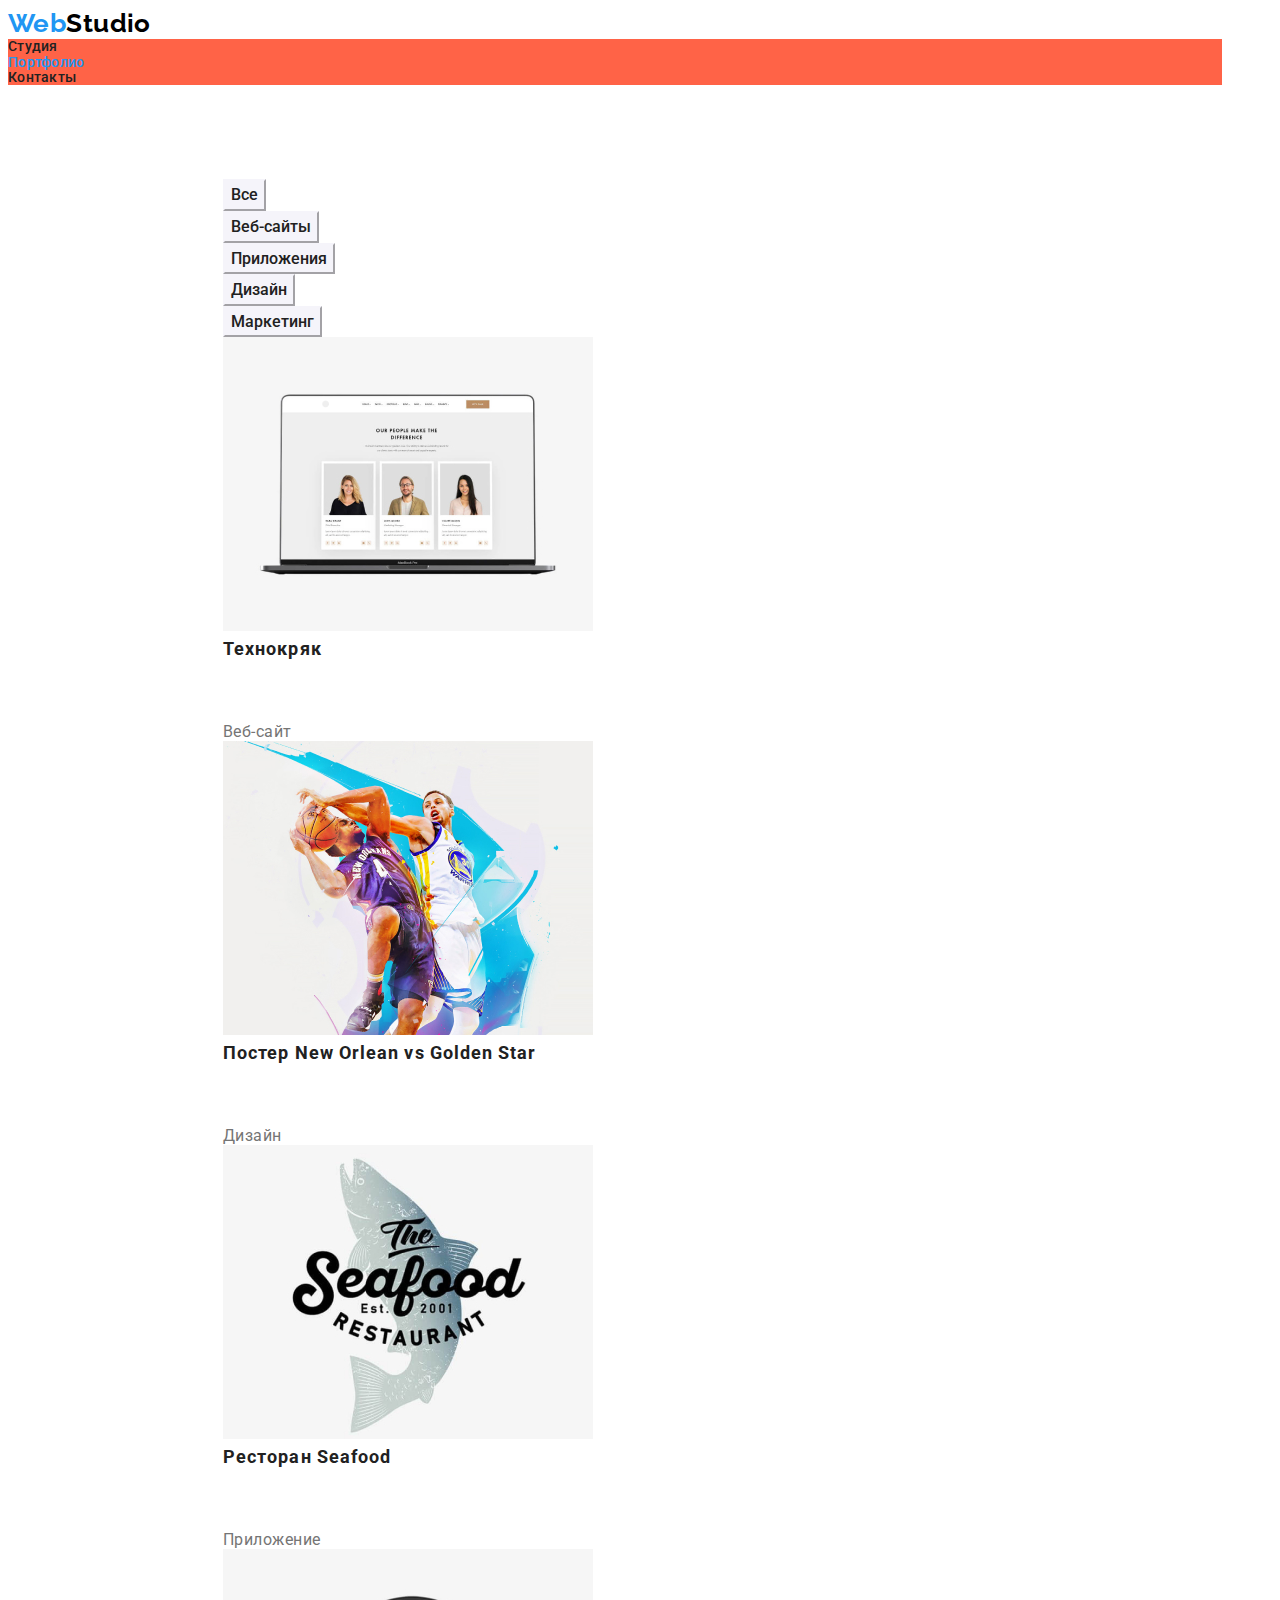
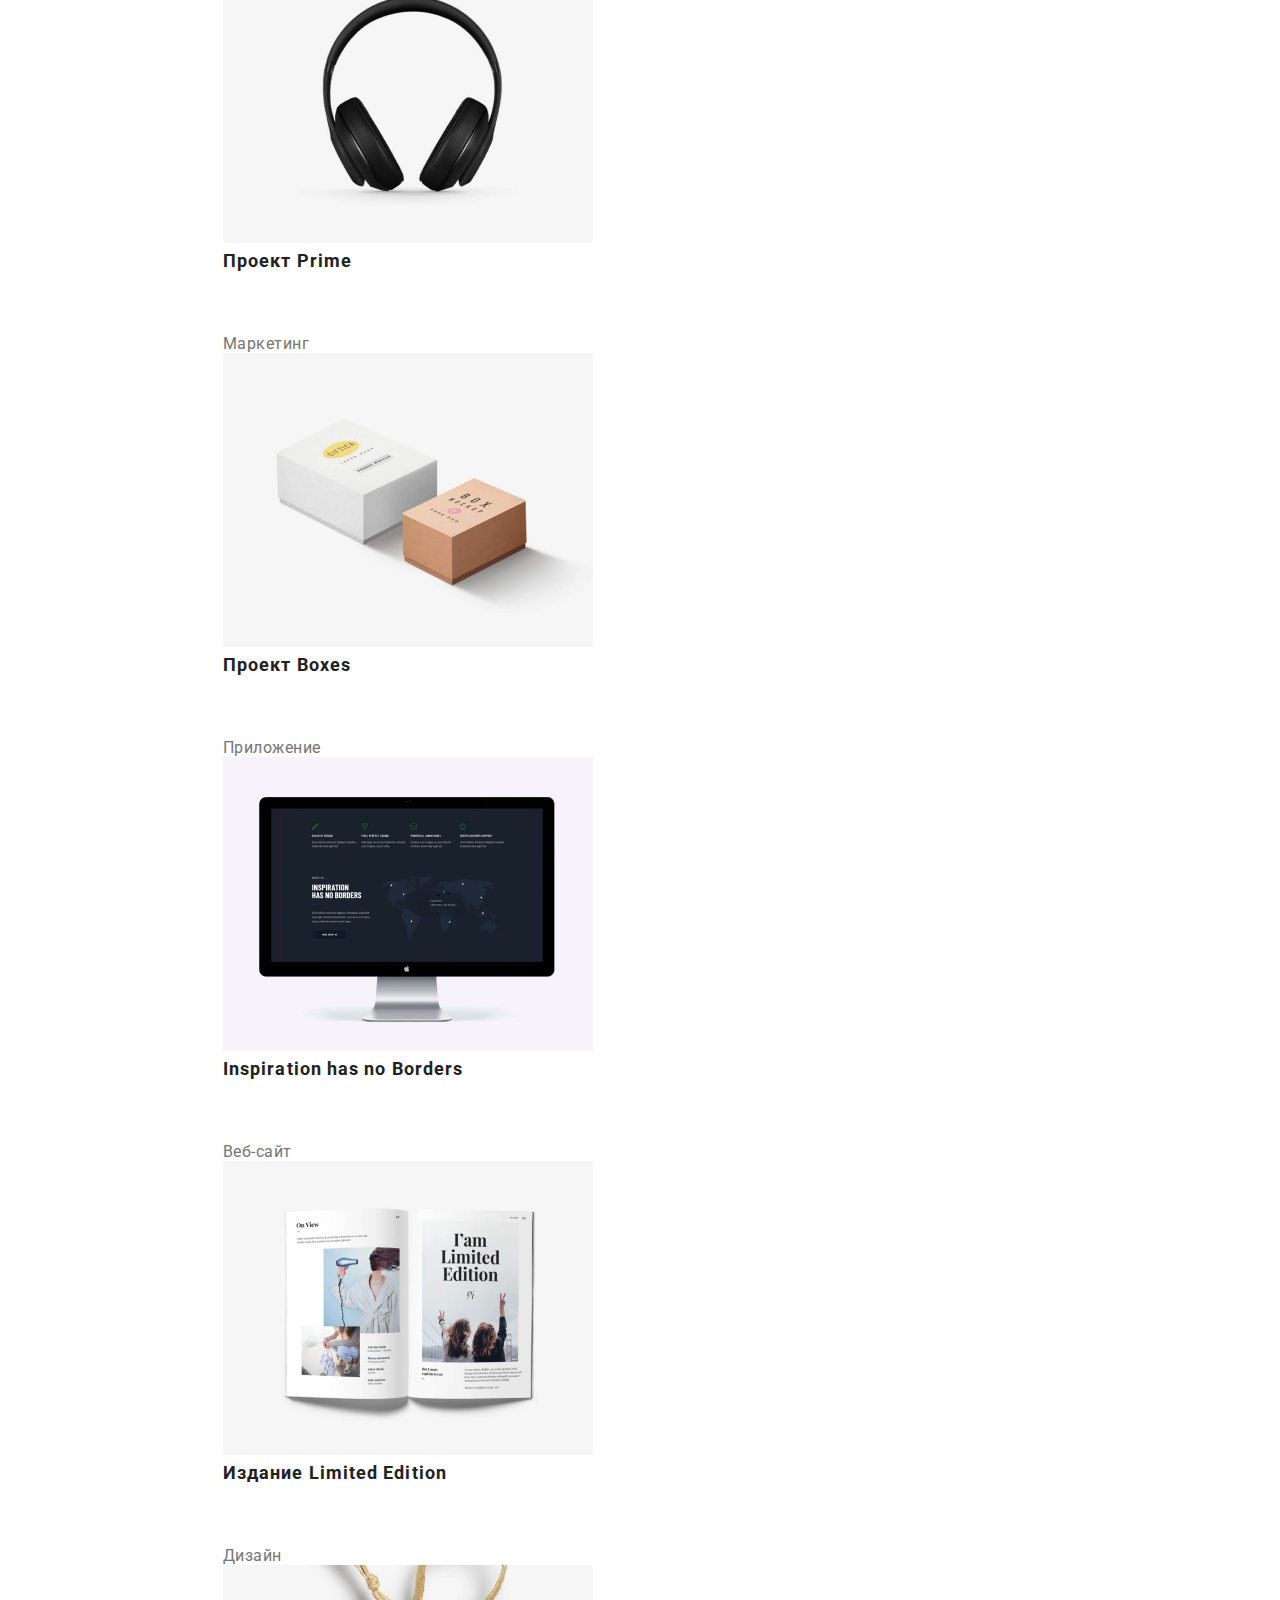
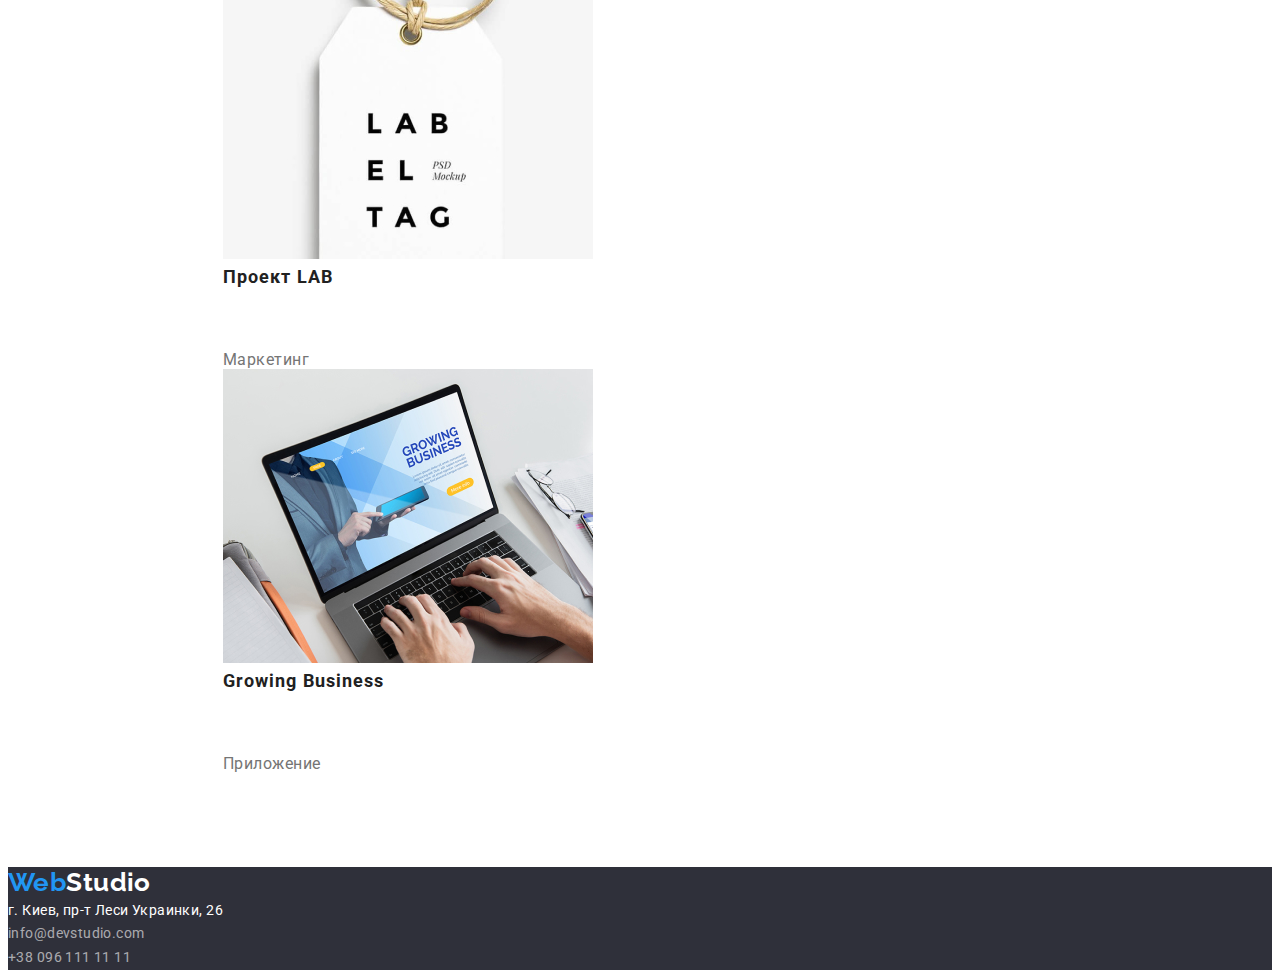
==== portfolio.html @ 5ddaaf0d "commit" ====
<!DOCTYPE html>
<html lang="ru">
<head>
    <meta charset="UTF-8">
    <meta http-equiv="X-UA-Compatible" content="IE=edge">
    <meta name="viewport" content="width=device-width, initial-scale=1.0">
    <title>Портфолио</title>
    <link href="https://fonts.googleapis.com/css2?family=Raleway:wght@700&family=Roboto:wght@400;500;700;900&display=swap"
        rel="stylesheet">
        <link rel="stylesheet" href="./css/style.css">
</head>
<body>
    <header>
        <nav>
            <a href="./index.html" class="logo link"><span class="logo-web">Web</span>Studio</a>
            <ul class="nav list" id="navigation">
                <li class="nav-item"><a href="./index.html" class="link">Студия</a></li>
                <li class="nav-item"><a href="./portfolio.html" class="link current">Портфолио</a></li>
                <li class="nav-item"><a href="" class="link">Контакты</a></li>
            </ul>
        </nav>

    </header>
    <main>
        <section class="section">
            <ul class="button-list list">
                <li><button class="button" type="button">Все</button></li>
                <li><button class="button" type="button">Веб-сайты</button></li>
                <li><button class="button" type="button">Приложения</button></li>
                <li><button class="button" type="button">Дизайн</button></li>
                <li><button class="button" type="button">Маркетинг</button></li>
            </ul>
  
        
            <ul class="projects list">
                <h1 style="display: none;">Наши проекты</h1>
                <li class="projects-item"> <a class="link" href=""><img src="./images/img_portfolio/img_portfolio1.jpg" alt="labtop" class="image">
                    <div class="portfolio-info">
                    <h2 class="image-title">Технокряк</h2>
                    <p class="image-paragraph">Веб-сайт</p>
                    </div>
                  </a>
                    
                </li>
                <li class="projects-item">
                    <a class="link" href="">
                        <img src="./images/img_portfolio/img_portfolio2.jpg" alt="sportsmen" class="image">
                         <div class="portfolio-info">
                <h2 class="image-title">Постер New Orlean vs Golden Star</h2>
                    <p class="image-paragraph">Дизайн</p>
                    </div>
                </a>
            </li>
                <li class="projects-item">
                    <a class="link" href=""><img src="./images/img_portfolio/img_portfolio3.jpg" alt="shark" class="image">
                <div class="portfolio-info">
                    <h2 class="image-title">Ресторан Seafood</h2>
                    <p class="image-paragraph">Приложение</p>
                    </div>
                </a>
            </li>
                <li class="projects-item">
                    <a class="link" href=""><img src="./images/img_portfolio/img_portfolio4.jpg" alt="headphones" class="image">
                <div class="portfolio-info">

                <h2 class="image-title">Проект Prime</h2>
                    <p class="image-paragraph">Маркетинг</p>
                    </div>
                </a>
            </li>
                <li class="projects-item">
                    <a class="link" href="">
                        <img src="./images/img_portfolio/img_portfolio5.jpg" alt="boxes" class="image">
                <div class="portfolio-info">
                    <h2 class="image-title">Проект Boxes</h2>
                    <p class="image-paragraph">Приложение</p>
                    </div>
                </a>
            </li>
                <li class="projects-item">
                    <a class="link" href="">
                        <img src="./images/img_portfolio/img_portfolio6.jpg" alt=screen" class="image">
                
                    <div class="portfolio-info">
                         <h2 class="image-title">Inspiration has no Borders</h2>
                    <p class="image-paragraph">Веб-сайт</p>
                    </div>
                </a>
            </li>
                <li class="projects-item">
                    <a class="link" href=""><img src="./images/img_portfolio/img_portfolio7.jpg" alt="magazine" class="image">
                <div class="portfolio-info">

                <h2 class="image-title">Издание Limited Edition</h2>
                    <p class="image-paragraph">Дизайн</p>
                </div>
            </a>
            </li>
                <li class="projects-item">
                    <a class="link" href="">
                        <img src="./images/img_portfolio/img_portfolio8.jpg" alt="label" class="image">
                <div class="portfolio-info"><h2 class="image-title">Проект LAB</h2>
                    <p class="image-paragraph">Маркетинг</p>
                </div>
            </a></li>
                <li class="projects-item">
                    <a class="link" href="">
                        <img src="./images/img_portfolio/img_portfolio9.jpg" alt="labtop with hands" class="image">
                <div class="portfolio-info"><h2 class="image-title">Growing Business</h2>
                    <p class="image-paragraph">Приложение</p>
                    </div>
                </a></li>
            </ul>

        </section>
    </main>
    <footer class="footer">
        <a href="./index.html" class="logo link "><span class="logo-web">Web</span><span
                class="logo-footer">Studio</span></a>
        <address>
            <ul class="adress list">
                <li><a class="adress-map link " href="">г. Киев, пр-т Леси Украинки, 26</a></li>
                <li><a class="adress-contact link " href="mail:info@devstudio.com">info@devstudio.com</a></li>
                <li><a class="adress-contact link " href="tel:+380961111111">+38 096 111 11 11</a></li>
            </ul>
        </address>
    
    
    
    </footer>

    
</body>
</html>
---- css/style.css ----
:root {
  --primary-text-color: #757575;
  --title-text-color: #212121;
  --accent-color: #2196f3;
  --contacts-text-color: rgba(255, 255, 255, 0.6);
  --main-background-color: #ffffff;
  --hero-footer-background-color: #2f303a;
  --staff-background-color: #f5f4fa;
  --logo-web-color: #000000;
}

body {
  color: var(--primary-text-color);
  background-color: var(--main-background-color);
  font-family: "Roboto", sans-serif;
  letter-spacing: 0.03em;
  font-size: 14px;
}
h1,
h2,
h3,
h4,
h5 {
  margin: 0;
}
ul,
ol {
  padding-left: 0;
  margin: 0;
}

img {
  display: block;
  max-width: 100%;
  height: auto;
}

.list {
  list-style: none;
}
.link {
  text-decoration: none;
}
/* CONTAINER */
.container {
  width: 1200px;
  padding-left: 15px;
  padding-right: 15px;
  margin: 0 auto;
}
/* HEADER */
.page-header {
  background-color: var(--main-background-color);
}

/* site nav */

.page-header .container {
  display: flex;
}
.nav .nav-item {
  display: flex;
  background-color: tomato;
  margin-right: 50px;
}
.contacts li {
  display: flex;
}

.logo {
  color: var(--logo-web-color);
  font-family: "Raleway";

  font-weight: 700;
  font-size: 26px;
  line-height: 1.2;
}
.logo-web {
  color: var(--accent-color);
}

.navigation {
  display: inline-block;
  padding-top: 32px;
  padding-bottom: 32px;
  padding-left: 15px;
  padding-right: 15px;
}
.contacts li {
  display: flex;
}
.nav .link,
.section-title {
  color: var(--title-text-color);
}
.nav .link {
  font-family: "Roboto", sans-serif;

  font-weight: 500;
  font-size: 14px;
  line-height: 1.1;
  letter-spacing: 0.02em;
}
.nav .link:hover,
.nav .link:focus,
.nav .link.current {
  color: var(--accent-color);
}
.contacts .link {
  color: var(--primary-text-color);
  font-family: "Roboto", sans-serif;

  font-weight: 500;
  font-size: 14px;
  line-height: 1.1;
  letter-spacing: 0.02em;
}
.contacts .link:hover {
  color: var(--accent-color);
}

/* hero */

.hero {
  background-color: var(--hero-footer-background-color);
}

.hero-title {
  color: var(--main-background-color);
  margin-bottom: 30px;
  font-size: 44px;
  line-height: 1.4;

  width: 696px;
  height: 120px;
  left: 452px;
  top: 280px;
}
.section {
  display: inline-block;
  padding-top: 94px;
  padding-left: 215px;
  padding-bottom: 94px;
  padding-right: 215px;
}
.cont-hero {
  text-align: center;
}
.hero .button {
  display: inline-block;
  cursor: pointer;
  border: 1px solid transparent;
  border-radius: 4px;
  padding: 10px 32px;
  min-width: 200px;
  margin-bottom: 200px;

  color: var(--main-background-color);

  background-color: var(--accent-color);
  border-color: var(--accent-color);

  font-weight: 700;
  font-size: 16px;
  line-height: 1.9;
  text-decoration: none;
  letter-spacing: 0.06em;
  text-align: center;

  border-color: var(--accent-color);

  box-shadow: 0px 4px 4px rgba(0, 0, 0, 0.15);
}

/* Section 2 - our features*/
.features {
  background-color: var(--main-background-color);
}
.features-list {
  margin-bottom: 94px;
}
.feature {
  width: 270px;
  margin-right: 30px;
}
.features-list .section-title {
  display: none;
}

.features-list .feature-title {
  color: var(--title-text-color);

  font-size: 14px;
  line-height: 1.1;
  letter-spacing: 0.03em;
  text-transform: uppercase;
}
.features-list .feature-paragraph {
  font-size: 14px;
  line-height: 1.7;
  letter-spacing: 0.03em;
}
.section .section-title {
  font-size: 36px;
  line-height: 1.2;
  text-align: center;
  letter-spacing: 0.03em;
}
h2 {
  margin-bottom: 50px;
}
/* ЧЕМ МЫ ЗАНИМАЕМСЯ */
.work {
  margin-bottom: 94px;
}
.work-image {
  width: 370px;
  height: 294px;
  left: 215px;
  top: 1061px;
}

/* Section 3 our staff */
.our-team {
  background-color: var(--staff-background-color);
}
.members {
  margin-bottom: 94px;
}
.members .member-name {
  color: var(--title-text-color);

  font-size: 16px;
  line-height: 1.2;
  letter-spacing: 0.03em;
}

.members .member-job {
  font-size: 16px;
  line-height: 1.2;
  letter-spacing: 0.03em;
}
/* portfolio */
/* main */
/* buttons */
.button {
  cursor: pointer;
  color: var(--title-text-color);
  border-color: var(--staff-background-color);

  background-color: var(--staff-background-color);
  font-family: "Roboto";

  font-weight: 500;
  font-size: 16px;
  line-height: 1.6;
}
.button:focus,
.button:hover {
  color: var(--main-background-color);
  background-color: var(--accent-color);
  border-color: var(--accent-color);
}
/* images */
.image {
  width: 370px;
  height: 294px;
  left: 215px;
  top: 262px;
}
.link .image-title {
  color: var(--title-text-color);
  font-weight: 700;
  font-size: 18px;
  line-height: 2;

  letter-spacing: 0.06em;
}
.link .image-paragraph {
  color: var(--primary-text-color);

  font-size: 16px;
  line-height: 1.9;

  letter-spacing: 0.03em;
}
.projects-item {
  width: 370px;
  height: 404px;
  left: 215px;
  top: 262px;
}
/* footer */
.footer {
  background-color: var(--hero-footer-background-color);
}
.logo-footer {
  color: var(--main-background-color);
}
.footer .adress-map {
  color: var(--main-background-color);
  font-family: "Roboto", sans-serif;
  font-style: normal;
  font-size: 14px;
  line-height: 1.7;
  letter-spacing: 0.03em;
}
.footer .adress-map:hover {
  color: var(--accent-color);
}

.footer .adress-contact {
  color: rgba(255, 255, 255, 0.6);
  font-family: "Roboto", sans-serif;
  font-style: normal;
  font-size: 14px;
  line-height: 1.7;
  letter-spacing: 0.03em;
}
.footer .adress-contact:hover {
  color: var(--accent-color);
}
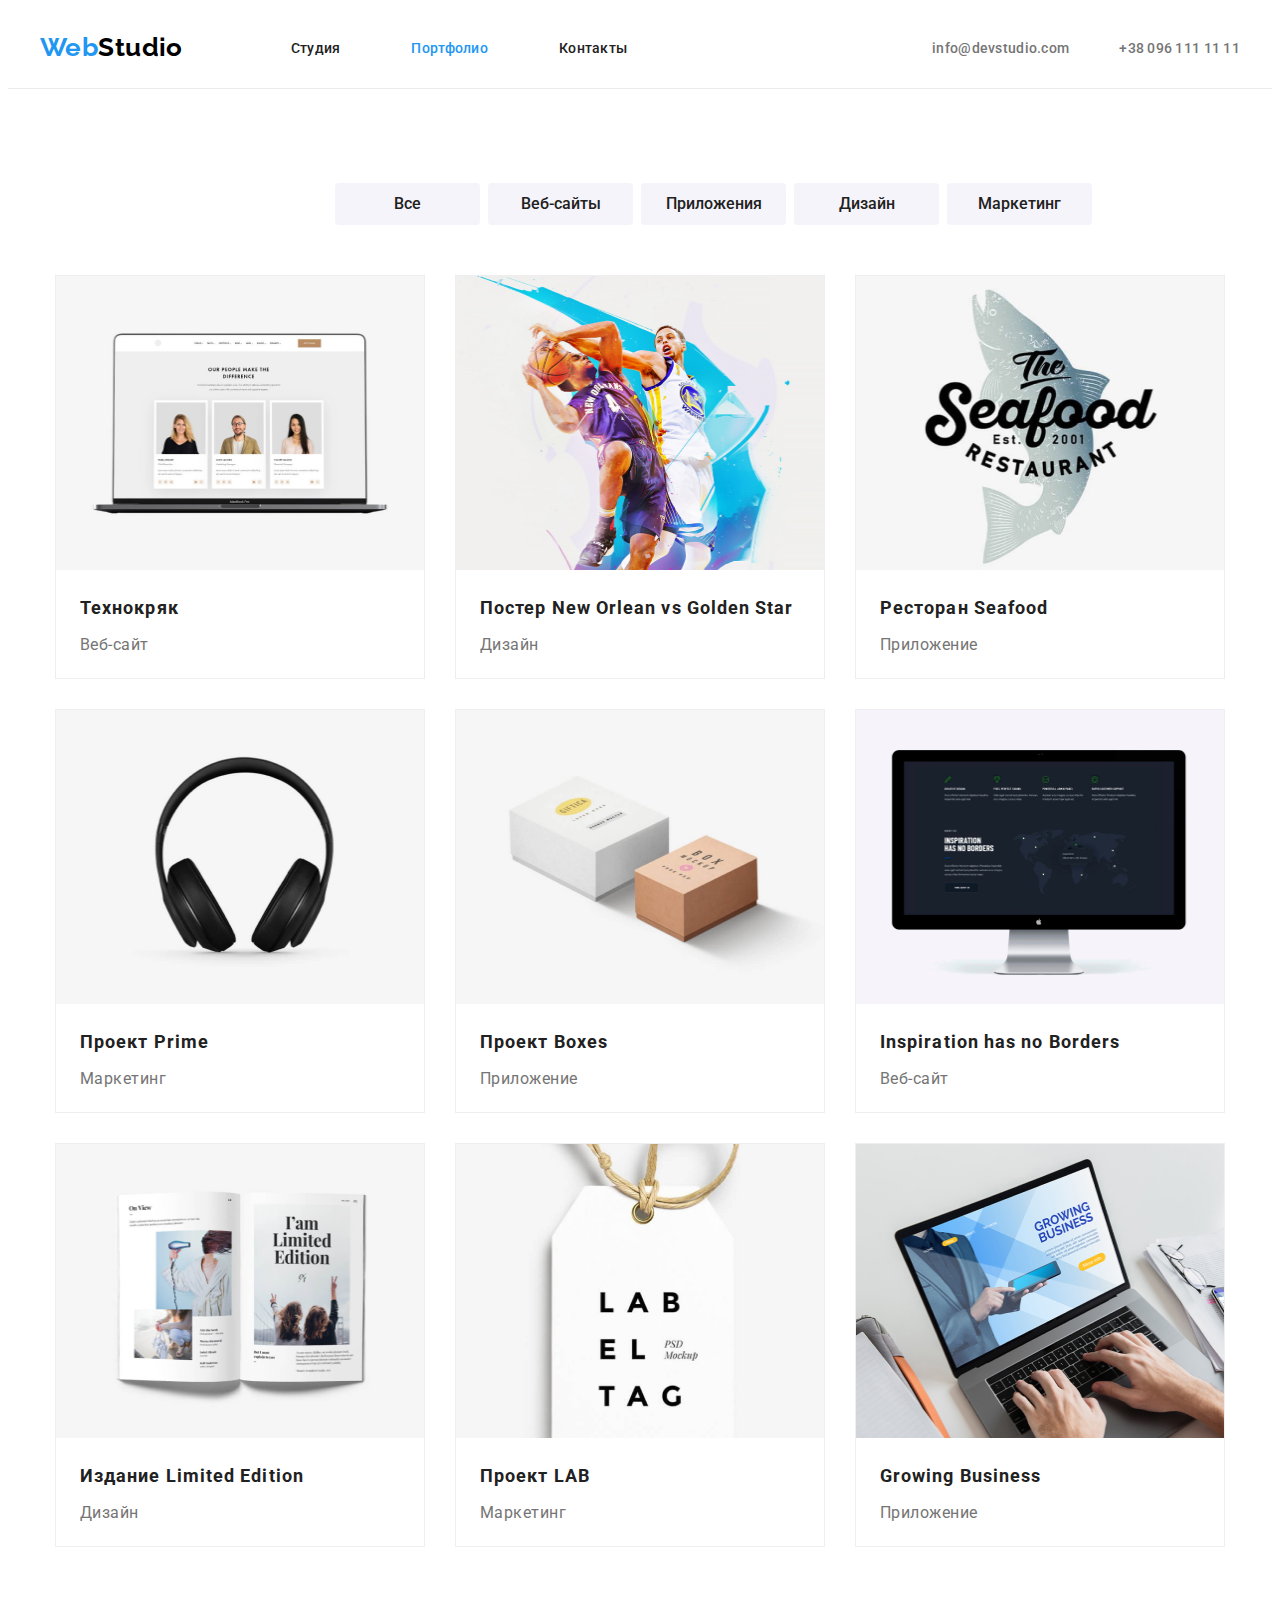
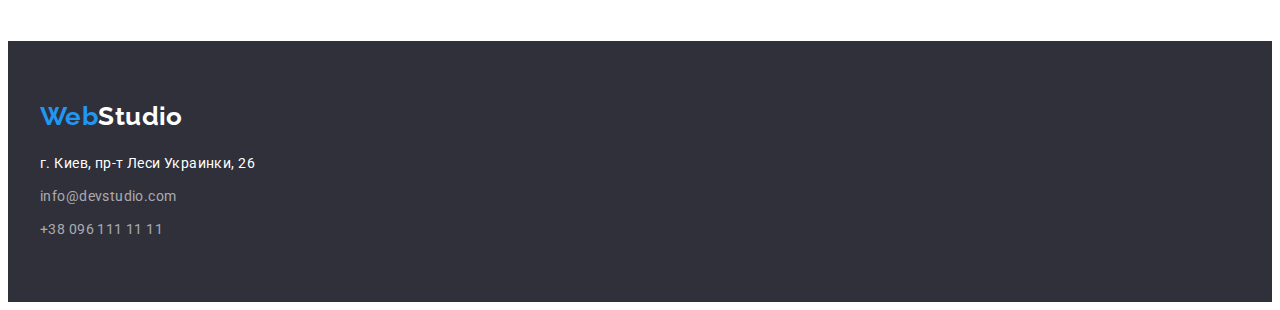
==== commit 19d108c1: "end" ====
--- a/portfolio.html
+++ b/portfolio.html
@@ -10,19 +10,26 @@
         <link rel="stylesheet" href="./css/style.css">
 </head>
 <body>
-    <header>
-        <nav>
+<header class="page-header">
+    <div class="container">
+        <nav class="site-nav">
             <a href="./index.html" class="logo link"><span class="logo-web">Web</span>Studio</a>
             <ul class="nav list" id="navigation">
-                <li class="nav-item"><a href="./index.html" class="link">Студия</a></li>
+                <li class="nav-item"><a href="./studio.html" class="link ">Студия</a></li>
                 <li class="nav-item"><a href="./portfolio.html" class="link current">Портфолио</a></li>
                 <li class="nav-item"><a href="" class="link">Контакты</a></li>
             </ul>
         </nav>
+        <ul class="contacts list">
+            <li class="mail"><a href="mailto:info@devstudio.com" class="link">info@devstudio.com</a></li>
+            <li><a href="tel:+380961111111" class="link">+38 096 111 11 11</a></li>
+        </ul>
+    </div>
 
-    </header>
+</header>
     <main>
-        <section class="section">
+        <section class="section portfolio">
+            <div class="container">
             <ul class="button-list list">
                 <li><button class="button" type="button">Все</button></li>
                 <li><button class="button" type="button">Веб-сайты</button></li>
@@ -30,10 +37,11 @@
                 <li><button class="button" type="button">Дизайн</button></li>
                 <li><button class="button" type="button">Маркетинг</button></li>
             </ul>
-  
+       
+        <h1 style="display: none;">Наши проекты</h1>
         
             <ul class="projects list">
-                <h1 style="display: none;">Наши проекты</h1>
+                
                 <li class="projects-item"> <a class="link" href=""><img src="./images/img_portfolio/img_portfolio1.jpg" alt="labtop" class="image">
                     <div class="portfolio-info">
                     <h2 class="image-title">Технокряк</h2>
@@ -111,10 +119,11 @@
                     </div>
                 </a></li>
             </ul>
-
+            </div>
         </section>
     </main>
-    <footer class="footer">
+<footer class="footer">
+    <div class="container">
         <a href="./index.html" class="logo link "><span class="logo-web">Web</span><span
                 class="logo-footer">Studio</span></a>
         <address>
@@ -124,10 +133,10 @@
                 <li><a class="adress-contact link " href="tel:+380961111111">+38 096 111 11 11</a></li>
             </ul>
         </address>
-    
-    
-    
-    </footer>
+
+
+    </div>
+</footer>
 
     
 </body>
--- a/css/style.css
+++ b/css/style.css
@@ -41,61 +41,85 @@
 .link {
   text-decoration: none;
 }
+.section {
+  padding-top: 94px;
+  padding-bottom: 94px;
+}
 /* CONTAINER */
 .container {
   width: 1200px;
   padding-left: 15px;
   padding-right: 15px;
-  margin: 0 auto;
+  margin-left: auto;
+  margin-right: auto;
 }
 /* HEADER */
 .page-header {
   background-color: var(--main-background-color);
+  border-bottom: 1px solid #ececec;
 }
 
 /* site nav */
 
 .page-header .container {
   display: flex;
-}
-.nav .nav-item {
-  display: flex;
-  background-color: tomato;
-  margin-right: 50px;
-}
-.contacts li {
-  display: flex;
-}
-
-.logo {
-  color: var(--logo-web-color);
-  font-family: "Raleway";
-
-  font-weight: 700;
-  font-size: 26px;
-  line-height: 1.2;
-}
-.logo-web {
-  color: var(--accent-color);
-}
-
-.navigation {
-  display: inline-block;
+
+  align-items: center;
+}
+.nav {
   padding-top: 32px;
   padding-bottom: 32px;
   padding-left: 15px;
   padding-right: 15px;
 }
-.contacts li {
-  display: flex;
-}
+
+.site-nav {
+  display: flex;
+}
+
+.site-nav ul {
+  display: flex;
+}
+
+.nav .nav-item + .nav-item {
+  margin-left: 50px;
+}
+
+.contacts {
+  display: flex;
+  padding-top: 32px;
+  padding-bottom: 32px;
+  margin-left: auto;
+}
+.contacts li + li {
+  margin-left: 50px;
+}
+.logo {
+  color: var(--logo-web-color);
+  font-family: "Raleway";
+  padding-top: 24px;
+  padding-bottom: 25px;
+  font-weight: 700;
+  font-size: 26px;
+  line-height: 1.2;
+  margin-right: 93px;
+}
+.logo-web {
+  color: var(--accent-color);
+}
+.nav a {
+  padding-top: 21px;
+  padding-right: 21px;
+}
+
 .nav .link,
 .section-title {
   color: var(--title-text-color);
 }
 .nav .link {
   font-family: "Roboto", sans-serif;
-
+  padding-top: 32px;
+  padding-bottom: 32px;
   font-weight: 500;
   font-size: 14px;
   line-height: 1.1;
@@ -123,6 +147,12 @@
 
 .hero {
   background-color: var(--hero-footer-background-color);
+
+  padding-top: 200px;
+
+  padding-bottom: 200px;
+
+  text-align: center;
 }
 
 .hero-title {
@@ -130,19 +160,11 @@
   margin-bottom: 30px;
   font-size: 44px;
   line-height: 1.4;
-
+  margin: 0 auto;
+  text-transform: uppercase;
   width: 696px;
-  height: 120px;
-  left: 452px;
-  top: 280px;
-}
-.section {
-  display: inline-block;
-  padding-top: 94px;
-  padding-left: 215px;
-  padding-bottom: 94px;
-  padding-right: 215px;
-}
+}
+
 .cont-hero {
   text-align: center;
 }
@@ -153,8 +175,7 @@
   border-radius: 4px;
   padding: 10px 32px;
   min-width: 200px;
-  margin-bottom: 200px;
-
+  margin-top: 30px;
   color: var(--main-background-color);
 
   background-color: var(--accent-color);
@@ -177,7 +198,12 @@
   background-color: var(--main-background-color);
 }
 .features-list {
+  display: flex;
   margin-bottom: 94px;
+  margin-top: 94px;
+}
+.features-list .feature + .feature {
+  margin-left: 10px;
 }
 .feature {
   width: 270px;
@@ -205,12 +231,13 @@
   line-height: 1.2;
   text-align: center;
   letter-spacing: 0.03em;
-}
-h2 {
   margin-bottom: 50px;
-}
+  margin-top: 94px;
+}
+
 /* ЧЕМ МЫ ЗАНИМАЕМСЯ */
 .work {
+  display: flex;
   margin-bottom: 94px;
 }
 .work-image {
@@ -219,13 +246,36 @@
   left: 215px;
   top: 1061px;
 }
-
+.work li + li {
+  margin-left: 30px;
+}
 /* Section 3 our staff */
+
 .our-team {
   background-color: var(--staff-background-color);
 }
+.our-team .section-title {
+  padding-top: 94px;
+  margin: 0 auto;
+}
+
 .members {
-  margin-bottom: 94px;
+  display: flex;
+  padding-bottom: 94px;
+  margin-top: 50px;
+}
+
+.members li + li {
+  margin-left: 30px;
+}
+.members h3 {
+  margin-top: 30px;
+  text-align: center;
+  min-width: 137px;
+}
+.members p {
+  margin-bottom: 10px;
+  text-align: center;
 }
 .members .member-name {
   color: var(--title-text-color);
@@ -240,29 +290,75 @@
   line-height: 1.2;
   letter-spacing: 0.03em;
 }
-/* portfolio */
+/* PORTFOLIO */
 /* main */
 /* buttons */
+
+.container .button-list {
+  display: flex;
+  padding-left: 295px;
+  padding-right: 294px;
+
+  margin-bottom: 50px;
+}
+
+.button-list li + li {
+  margin-left: 8px;
+}
 .button {
   cursor: pointer;
   color: var(--title-text-color);
-  border-color: var(--staff-background-color);
-
+
+  border-color: transparent;
   background-color: var(--staff-background-color);
   font-family: "Roboto";
-
   font-weight: 500;
   font-size: 16px;
+  padding: 6px 22px;
   line-height: 1.6;
+  min-width: 145px;
+  min-height: 38px;
+  left: 712px;
+  top: 174px;
+  border-radius: 4px;
 }
 .button:focus,
 .button:hover {
   color: var(--main-background-color);
   background-color: var(--accent-color);
-  border-color: var(--accent-color);
+  border-color: transparent;
+  box-shadow: 0px 3px 1px rgba(0, 0, 0, 0.1), 0px 1px 2px rgba(0, 0, 0, 0.08),
+    0px 2px 2px rgba(0, 0, 0, 0.12);
 }
 /* images */
-.image {
+.projects {
+  display: flex;
+  flex-wrap: wrap;
+
+  margin: 0 auto;
+  padding-left: 15px;
+  padding-right: 15px;
+}
+.projects-item {
+  width: 370px;
+  height: 404px;
+  left: 215px;
+  top: 262px;
+  border: 1px solid #eeeeee;
+  box-sizing: border-box;
+}
+
+.projects li + li {
+  margin-left: 30px;
+}
+.projects-item:nth-child(3n + 1) {
+  margin-left: 0;
+}
+.projects-item:nth-child(-n + 6) {
+  margin-bottom: 30px;
+}
+
+.projects-item .image {
   width: 370px;
   height: 294px;
   left: 215px;
@@ -273,26 +369,39 @@
   font-weight: 700;
   font-size: 18px;
   line-height: 2;
-
   letter-spacing: 0.06em;
+  margin-top: 20px;
+  margin-bottom: 4px;
+}
+.portfolio-info {
+  padding-left: 24px;
+  padding-right: 24px;
+  padding-bottom: 20px;
 }
 .link .image-paragraph {
   color: var(--primary-text-color);
-
   font-size: 16px;
   line-height: 1.9;
-
-  letter-spacing: 0.03em;
-}
-.projects-item {
-  width: 370px;
-  height: 404px;
-  left: 215px;
-  top: 262px;
-}
+  letter-spacing: 0.03em;
+
+  margin: 0 auto;
+}
+
 /* footer */
 .footer {
   background-color: var(--hero-footer-background-color);
+  display: block;
+}
+.footer .container {
+  padding-top: 60px;
+
+  padding-bottom: 60px;
+}
+.container .adress {
+  margin-top: 20px;
+}
+.adress li + li {
+  margin-top: 9px;
 }
 .logo-footer {
   color: var(--main-background-color);
